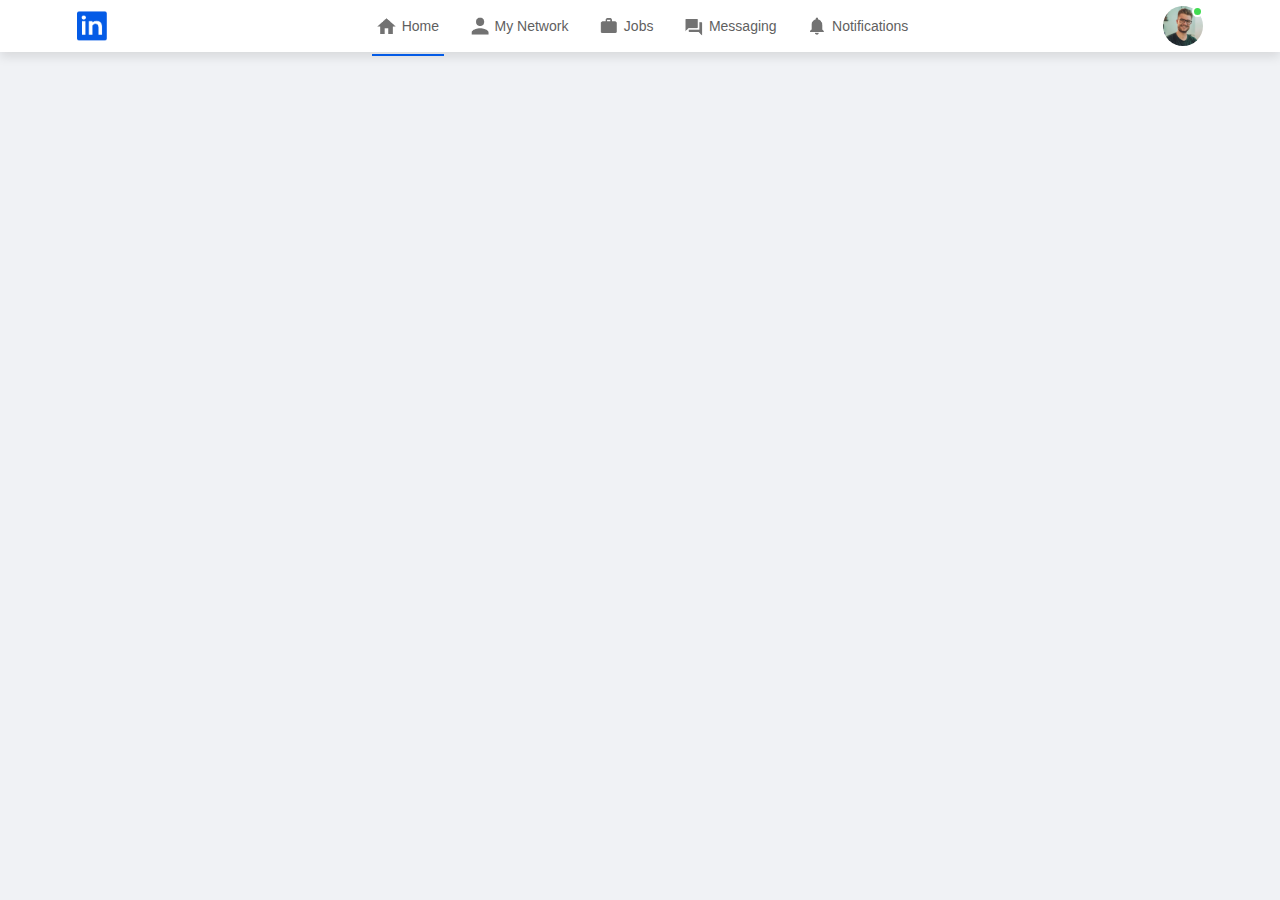
==== linkedin/index.html @ d2b77133 "Navbar and images for linkdin" ====
<!DOCTYPE html>
<html lang="en">
<head>
    <meta charset="UTF-8">
    <meta name="viewport" content="width=device-width, initial-scale=1.0">
    <title>Linkedln</title>
    <link rel="stylesheet" href="style.css">
</head>
<body>
    <nav class="navbar">
        <div class="navbar-left">
            <a href="index.html" class="logo"><img src="images/logo.png"></a>
        </div>

        <div class="navbar-center">
            <ul>
                <li><a href="#" class="active-link"><img src="images/home.png"><span>Home</span></a></li>
                <li><a href="#"><img src="images/network.png"><span>My Network</span></a></li>
                <li><a href="#"><img src="images/jobs.png"><span>Jobs</span></a></li>
                <li><a href="#"><img src="images/message.png"><span>Messaging</span></a></li>
                <li><a href="#"><img src="images/notification.png"><span>Notifications</span></a></li>
            </ul>
        </div>

        <div class="navbar-right">
            <div class="online">
                <img src="images/user-1.png" class="nav-profile-img">
            </div>
        </div>

    </nav>
    
</body>
</html>
---- linkedin/style.css ----
*{
    margin: 0;
    padding: 0;
    font-family: 'Poppins', sans-serif;
    box-sizing: border-box;
}

body {
    background: #f0f2f5;
    color: #5f5f5f;
}

a{
    text-decoration: none;
    color: #5f5f5f;
}

/* start nav bar */
.navbar{
    display: flex;
    align-items: center;
    justify-content: space-between;
    background: #fff;
    padding: 6px 6%;
    position: sticky;
    top: 0;
    z-index: 100;
    box-shadow: 0 5px 10px rgba(0, 0, 0 , 0.1);
}

.logo img{
    width: 30px;
    margin-right: 15px;
    display: block;
}

.navbar-center ul li {
    display: inline-block;
    list-style: none;
}

.navbar-center ul li a {
    display: flex;
    align-items: center;
    font-size: 14px;
    margin: 5px 8px;
    padding-right: 5px;
    position: relative;
}

.navbar-center ul li a img {
    width: 30px;
}

.navbar-center ul li a::after {
    content: '';
    width: 0;
    height: 2px;
    background: #045be6;
    position: absolute;
    bottom: -15px;
    transition: with 0.3s;
}

.navbar-center ul li a:hover::after, 
.navbar-center ul li a.active-link::after {
    width: 100%;
}

.nav-profile-img {
    width: 40px;
    border-radius: 50%;
    display: block;
    cursor: pointer;
    position: relative;
}

.online {
    position: relative;
}

.online::after {
    content: '';
    width: 7px;
    height: 7px;
    border: 2px solid #fff;
    border-radius: 50%;
    right: 0px;
    top: 0px;
    background: #41db51;
    position: absolute;
}









/* end nav bar */
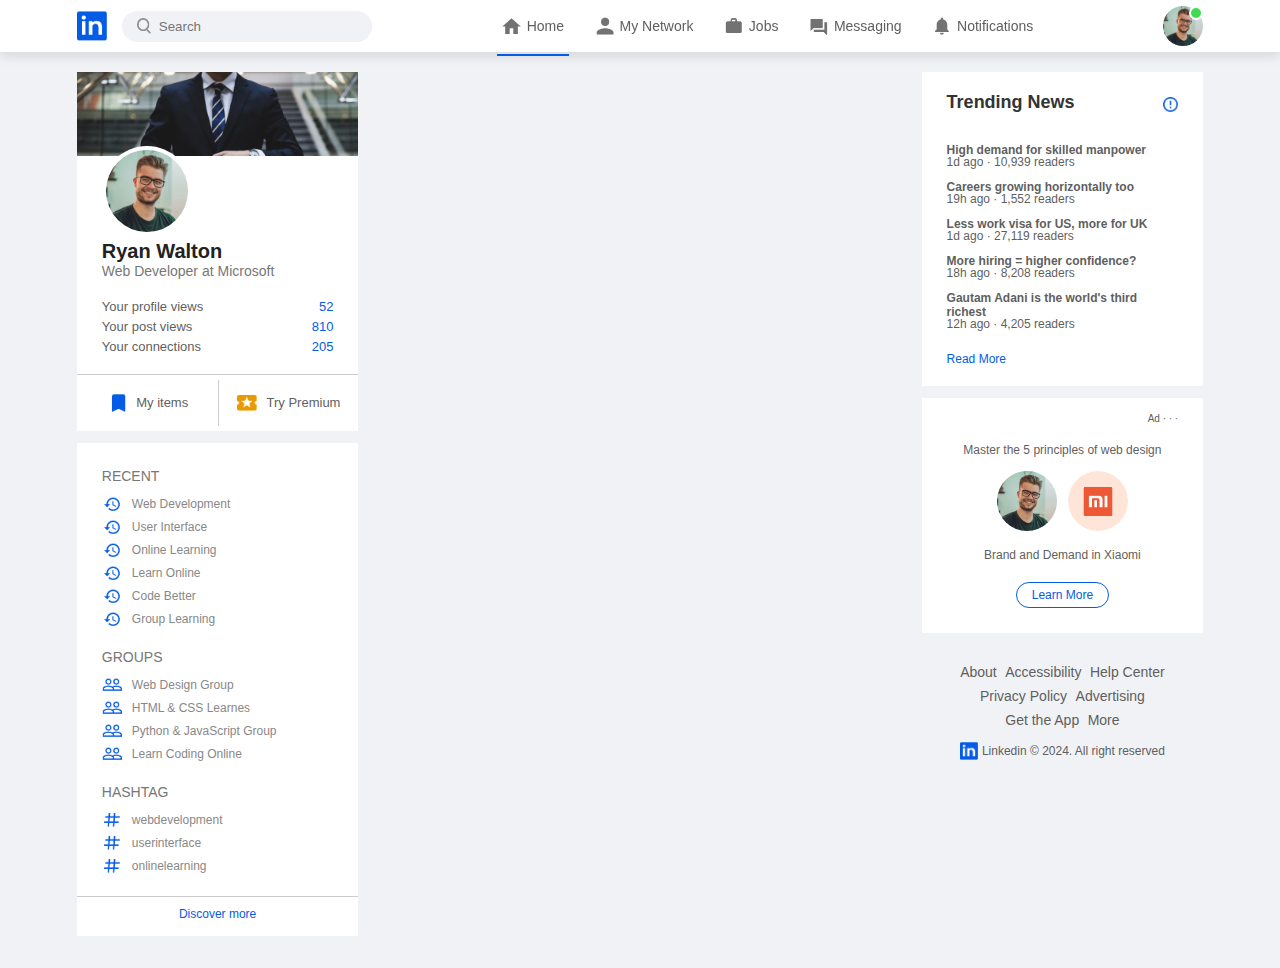
==== commit 03989fc4: "Added news, ads, usefullinks and copyright" ====
--- a/linkedin/index.html
+++ b/linkedin/index.html
@@ -7,9 +7,14 @@
     <link rel="stylesheet" href="style.css">
 </head>
 <body>
+    <!-- ----------------start nav bar---------------- -->
     <nav class="navbar">
         <div class="navbar-left">
             <a href="index.html" class="logo"><img src="images/logo.png"></a>
+            <div class="search-box">
+                <img src="images/search.png">
+                <input type="text" placeholder="Search">
+            </div>
         </div>
 
         <div class="navbar-center">
@@ -27,8 +32,111 @@
                 <img src="images/user-1.png" class="nav-profile-img">
             </div>
         </div>
+    </nav>
+    <!------------------end nav bar------------------>
 
-    </nav>
-    
+    <div class="container">
+        <!------------------start left-sidebar------------------>
+        <div class="left-sidebar">
+            <div class="sidebar-profile-box">
+                <img src="images/cover-pic.png" width="100%">
+                <div class="sidebar-profile-info">
+                    <img src="images/user-1.png">
+                    <h1>Ryan Walton</h1>
+                    <h3>Web Developer at Microsoft</h3>
+                    <ul>
+                        <li>Your profile views<span>52</span></li>
+                        <li>Your post views<span>810</span></li>
+                        <li>Your connections<span>205</span></li>
+                    </ul>
+                </div>
+                <div class="sidebar-profile-link">
+                    <a href="#"><img src="images/items.png"> My items</a>
+                    <a href="#"><img src="images/premium.png"> Try Premium</a>
+                </div>
+            </div>
+
+            <div class="sidebar-activity">
+                <h3>RECENT</h3>
+                <a href="#"><img src="images/recent.png"> Web Development</a>
+                <a href="#"><img src="images/recent.png"> User Interface</a>
+                <a href="#"><img src="images/recent.png"> Online Learning</a>
+                <a href="#"><img src="images/recent.png"> Learn Online</a>
+                <a href="#"><img src="images/recent.png"> Code Better</a>
+                <a href="#"><img src="images/recent.png"> Group Learning</a>
+                <h3>GROUPS</h3>
+                <a href="#"><img src="images/group.png"> Web Design Group</a>
+                <a href="#"><img src="images/group.png"> HTML & CSS Learnes</a>
+                <a href="#"><img src="images/group.png"> Python & JavaScript Group</a>
+                <a href="#"><img src="images/group.png"> Learn Coding Online</a>
+                <h3>HASHTAG</h3>
+                <a href="#"><img src="images/hashtag.png"> webdevelopment</a>
+                <a href="#"><img src="images/hashtag.png"> userinterface</a>
+                <a href="#"><img src="images/hashtag.png"> onlinelearning</a>
+                <div class="discover-more-link">
+                    <a href="#">Discover more</a>
+                </div>
+            </div>
+
+        </div>
+        <!------------------end left-sidebar------------------>
+
+        <!------------------start main-content------------------>
+        <div class="main-content">
+
+        </div>
+        <!------------------end main-content------------------>
+
+        <!------------------start right-sidebar------------------>
+        <div class="right-sidebar">
+            <div class="sidebar-news">
+                <img src="images/more.png" class="info-icon">
+                <h3>Trending News</h3>
+                <a href="#">High demand for skilled manpower</a>
+                <span>1d ago &middot; 10,939 readers</span>
+
+                <a href="#">Careers growing horizontally too</a>
+                <span>19h ago &middot; 1,552 readers</span>
+
+                <a href="#">Less work visa for US, more for UK</a>
+                <span>1d ago &middot; 27,119 readers</span>
+
+                <a href="#">More hiring = higher confidence?</a>
+                <span>18h ago &middot; 8,208 readers</span>
+
+                <a href="#">Gautam Adani is the world's third richest</a>
+                <span>12h ago &middot; 4,205 readers</span>
+
+                <a href="#" class="read-more-link">Read More</a>
+            </div>
+            <div class="sidebar-ad">    
+                <small>Ad &middot; &middot; &middot;</small>
+                <p>Master the 5 principles of web design</p>
+                <div>
+                    <img src="images/user-1.png">
+                    <img src="images/mi-logo.png">
+                </div>
+                <b>Brand and Demand in Xiaomi</b>
+                <a href="#" class="ad-link">Learn More</a>
+            </div>
+            <div class="sidebar-useful-links">
+                <a href="#">About</a>
+                <a href="#">Accessibility</a>
+                <a href="#">Help Center</a>
+                <a href="#">Privacy Policy</a>
+                <a href="#">Advertising</a>
+                <a href="#">Get the App</a>
+                <a href="#">More</a>
+
+                <div class="copyright-msg">
+                    <img src="images/logo.png">
+                    <p>Linkedin &#169; 2024. All right reserved</p>
+                </div>
+            </div>
+        </div>
+        <!------------------end right-sidebar------------------>
+
+    </div>
+
 </body>
 </html>--- a/linkedin/style.css
+++ b/linkedin/style.css
@@ -15,7 +15,7 @@
     color: #5f5f5f;
 }
 
-/* start nav bar */
+/* -----------start nav bar----------- */
 .navbar{
     display: flex;
     align-items: center;
@@ -81,8 +81,8 @@
 
 .online::after {
     content: '';
-    width: 7px;
-    height: 7px;
+    width: 10px;
+    height: 10px;
     border: 2px solid #fff;
     border-radius: 50%;
     right: 0px;
@@ -91,12 +91,239 @@
     position: absolute;
 }
 
-
-
-
-
-
-
-
-
-/* end nav bar */+.search-box {
+    background: #f0f2f5;
+    width: 250px;
+    border-radius: 20px;
+    display: flex;
+    align-items: center;
+    padding: 0 15px;
+}
+
+.navbar-left {
+    display: flex;
+    align-items: center;
+}
+
+.search-box img {
+    width: 14px;
+}
+
+.search-box input {
+    width: 100%;
+    background: transparent;
+    padding: 8px;
+    outline: none;
+    border: 0;
+}
+/* -----------end nav bar----------- */
+
+.container {
+    padding: 20px 6%;
+    display: flex;
+    flex-wrap: wrap;
+    justify-content: space-between;
+}
+
+/* -----------start left-sidebar----------- */
+.left-sidebar {
+    flex-basis: 25%;
+    align-self: flex-start;
+}
+.sidebar-profile-box {
+    background: #fff;
+    /* border-radius: 8px; */
+}
+.sidebar-profile-info {
+    padding: 0 25px;
+}
+.sidebar-profile-info img {
+    width: 90px;
+    border-radius: 50%;
+    background: #fff;
+    padding: 4px;
+    margin-top: -14px;
+}
+.sidebar-profile-info h1 {
+    font-size: 20px;
+    font-weight: 600;
+    color: #222;
+}
+.sidebar-profile-info h3 {
+    font-size: 14px;
+    font-weight: 500;
+    color: #777;
+}
+.sidebar-profile-info ul {
+    list-style: none;
+    margin: 20px 0;
+}
+.sidebar-profile-info ul li{
+    width: 100%;
+    margin: 5px 0;
+    font-size: 13px;
+}
+.sidebar-profile-info ul li span{
+    float: right;
+    color: #045be6;
+}
+.sidebar-profile-link {
+    display: flex;
+    align-items: center;
+    border-top: 1px solid #ccc;
+}
+.sidebar-profile-link a{
+    flex-basis: 50%;
+    display: flex;
+    align-items: center;
+    justify-content: center;
+    padding: 15px 0;
+    font-size: 13px;
+    border-left: 1px solid #ccc;
+}
+.sidebar-profile-link a:first-child {
+    border-left: 0;
+}
+.sidebar-profile-link a img {
+    width: 20px;
+    margin-right: 10px;
+}
+.sidebar-activity {
+    background: #fff;
+    padding: 5px 25px;
+    margin: 12px 0;
+    /* border-radius: 8px; */
+}
+.sidebar-activity h3 {
+    color: #777;
+    font-size: 14px;
+    font-weight: 500;
+    margin: 20px 0 10px;
+}
+.sidebar-activity a {
+    display: flex;
+    align-items: center;
+    font-size: 12px;
+    font-weight: 500;
+    color: #888;
+    margin: 3px 0;
+}
+.sidebar-activity a img {
+    width: 20px;
+    margin-right: 10px;
+}
+.discover-more-link {
+    border-top: 1px solid #ccc;
+    text-align: center;
+    margin-top: 20px;
+    margin-left: -25px;
+    margin-right: -25px;
+}
+.discover-more-link a {
+    color: #045be6;
+    display: inline-block;
+    margin: 10px 0;
+}
+/* -----------end left-sidebar----------- */
+
+/* -----------start right-sidebar----------- */
+.right-sidebar {
+    flex-basis: 25%;
+    align-self: flex-start;
+}
+.sidebar-news {
+    background: #fff;
+    padding: 10px 25px;
+}
+.info-icon {
+    width: 15px;
+    float: right;
+    margin-top: 15px;
+}
+.sidebar-news h3 {
+    font-size: 18px;
+    font-weight: 600;
+    color: #333;
+    margin: 10px 0 30px;
+}
+.sidebar-news a {
+    display: block;
+    font-size: 12px;
+    font-weight: 600;
+    margin-top: 10px;
+    margin-bottom: -5px;
+
+}
+.sidebar-news span {
+    font-size: 12px;
+}
+.sidebar-news .read-more-link {
+    color: #045be6;
+    font-weight: 500;
+    margin: 20px 0 10px;
+}
+.sidebar-ad {
+    background: #fff;
+    padding: 15px 25px;
+    text-align: center;
+    margin: 12px 0;
+    font-size: 12px;
+}
+.sidebar-ad img {
+    width: 60px;
+    border-radius: 50%;
+    margin: 4px;
+}
+.sidebar-ad small {
+    float: right;
+    font-weight: 500;
+}
+.sidebar-ad p {
+    margin-top: 30px;
+    margin-bottom: 10px;
+}
+.sidebar-ad b {
+    display: block;
+    font-weight: 500;
+    margin-top: 10px;
+}
+.ad-link {
+    display: inline-block;
+    border: 1px solid #045be6;
+    border-radius: 30px;
+    padding: 5px 15px;
+    color: #045be6;
+    font-weight: 500;
+    margin: 20px auto 10px;
+}
+.sidebar-useful-links {
+    padding: 15px 25px;
+    text-align: center;
+}
+.sidebar-useful-links a {
+    display: inline-block;
+    font-size: 14px;
+    margin: 4px 2px;
+}
+.copyright-msg {
+    display: flex;
+    align-items: center;
+    justify-content: center;
+    font-size: 12px;
+    margin-top: 10px;
+    font-weight: 500;
+}
+.copyright-msg img {
+    width: 18px;
+    margin-right: 4px;
+}
+
+
+/* -----------end right-sidebar----------- */
+
+/* -----------start main-content----------- */
+.main-content {
+    flex-basis: 47%;
+}
+
+/* -----------end main-content----------- */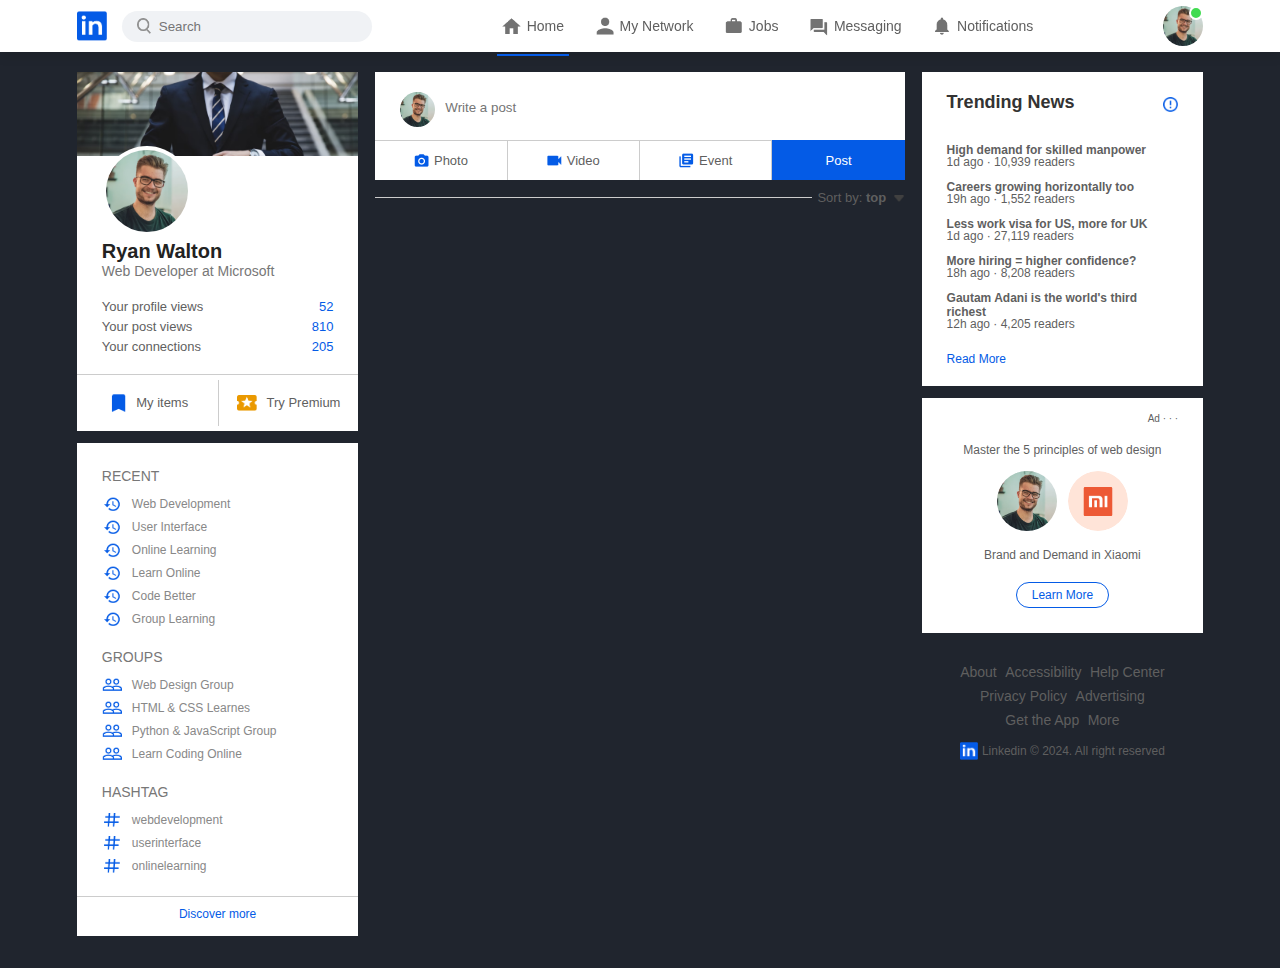
==== commit aaa91790: "Main content create post and sort by." ====
--- a/linkedin/index.html
+++ b/linkedin/index.html
@@ -83,6 +83,22 @@
 
         <!------------------start main-content------------------>
         <div class="main-content">
+            <div class="create-post">
+                <div class="create-post-input">
+                    <img src="images/user-1.png">
+                    <textarea rows="2" placeholder="Write a post"></textarea>
+                </div>
+                <div class="create-post-links">
+                    <li><img src="images/photo.png">Photo</li>
+                    <li><img src="images/video.png">Video</li>
+                    <li><img src="images/event.png">Event</li>
+                    <li>Post</li>
+                </div>
+            </div>
+            <div class="sort-by">
+                <hr>
+                <p>Sort by: <span>top <img src="images/down-arrow.png"></span></p>
+            </div>
 
         </div>
         <!------------------end main-content------------------>
--- a/linkedin/style.css
+++ b/linkedin/style.css
@@ -6,7 +6,8 @@
 }
 
 body {
-    background: #f0f2f5;
+    /* background: #f0f2f5; --original */
+    background: #20252e;
     color: #5f5f5f;
 }
 
@@ -317,13 +318,85 @@
     width: 18px;
     margin-right: 4px;
 }
-
-
 /* -----------end right-sidebar----------- */
 
 /* -----------start main-content----------- */
 .main-content {
     flex-basis: 47%;
 }
+.create-post {
+    background: #fff;
+    /*border-radius: 6px;  not included */
+}
+.create-post-input {
+    padding: 20px 25px 10px;
+    display: flex;
+    align-items: flex-start;
+}
+.create-post-input img {
+    width: 35px;
+    border-radius: 50%;
+    margin-right: 10px;
+}
+.create-post-input textarea {
+    width: 100%;
+    border: 0;
+    outline: 0;
+    resize: none;
+    background: transparent;
+    margin-top: 8px;
+}
+::placeholder {
+    font-weight: 500;
+}
+.create-post-links {
+    display: flex;
+    align-items: flex-start;
+}
+.create-post-links li {
+    list-style: none;
+    border-top: 1px solid #ccc;
+    border-right: 1px solid #ccc;
+    flex-basis: 25%;
+    height: 40px;
+    font-size: 13px;
+    display: flex;
+    align-items: center;
+    justify-content: center;
+    cursor: pointer;
+}
+.create-post-links li img {
+    width: 15px;
+    margin-right: 5px;
+}
+.create-post-links li:last-child {
+    background: #045be6;
+    color: #fff;
+    border-top: 0;
+    border-right: 0;
+}
+.sort-by {
+    display: flex;
+    align-items: center;
+    margin: 10px 0;
+}
+.sort-by hr {
+    flex: 1;
+    border: 0;
+    height: 1px;
+    background: #ccc;
+}
+.sort-by p{
+    font-size: 13px;
+    padding-left: 5px;
+}
+.sort-by p span {
+    font-weight: 600;
+    cursor: pointer;
+}
+.sort-by p span img {
+    width: 12px;
+    margin-left: 3px;
+}
 
 /* -----------end main-content----------- */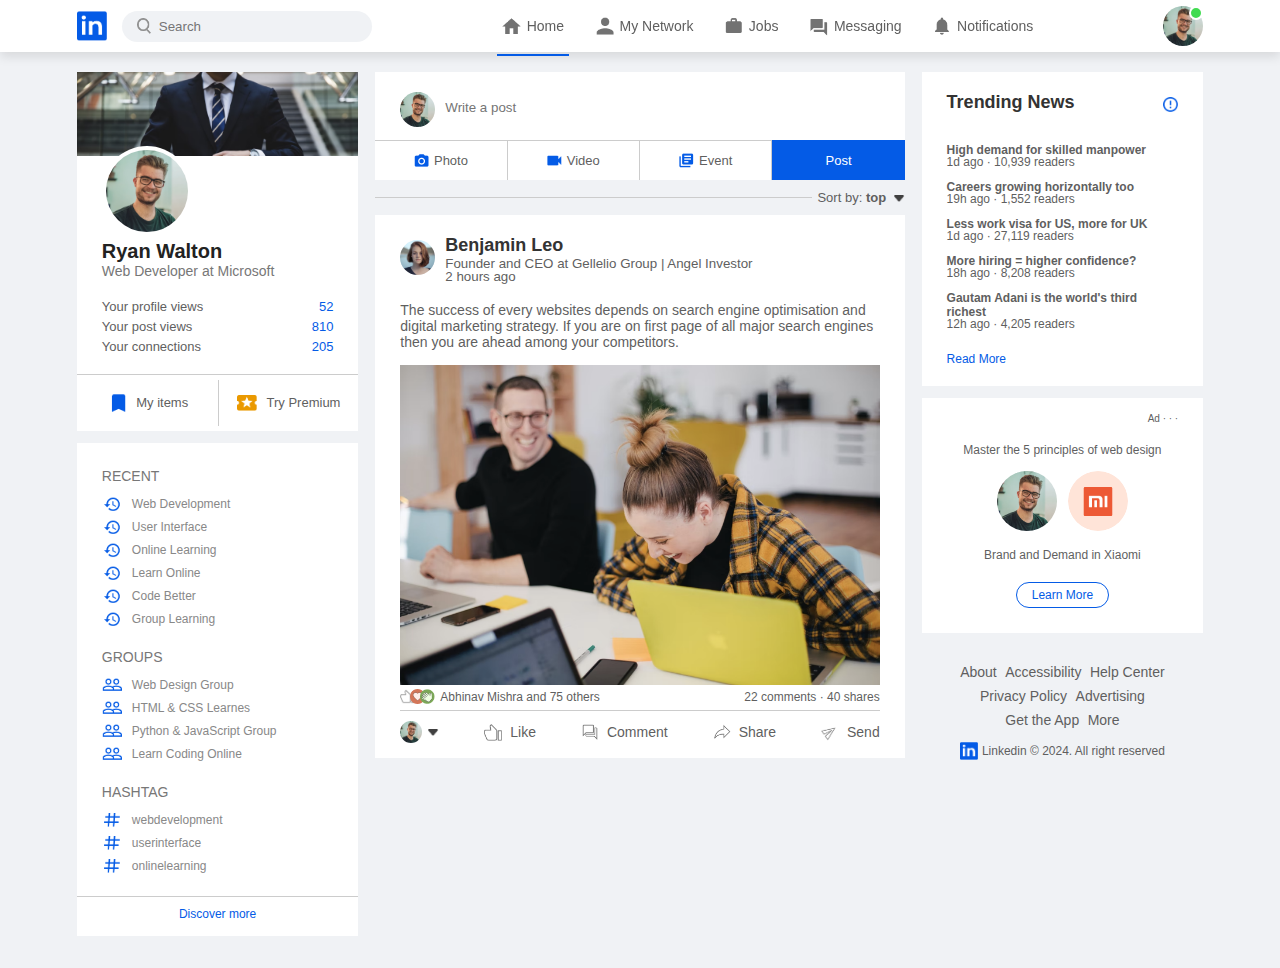
==== commit 80793d6a: "Added post author" ====
--- a/linkedin/index.html
+++ b/linkedin/index.html
@@ -99,6 +99,53 @@
                 <hr>
                 <p>Sort by: <span>top <img src="images/down-arrow.png"></span></p>
             </div>
+            <div class="post">
+                <div class="post-author">
+                    <img src="images/user-3.png">
+                    <div>
+                        <h1>Benjamin Leo</h1>
+                        <small>Founder and CEO at Gellelio Group | Angel Investor</small>
+                        <small>2 hours ago</small>
+                    </div>
+                </div>
+                <p>The success of every websites depends on search engine optimisation and digital marketing strategy. If you are on first page of all major search engines then you are ahead among your competitors.</p>
+                <img src="images/post-image-1.png" width="100%">
+
+                <div class="post-stats">
+                    <div>
+                        <img src="images/thumbsup.png">
+                        <img src="images/love.png">
+                        <img src="images/clap.png">
+                        <span class="liked-users">Abhinav Mishra and 75 others</span>
+                    </div>
+                    <div>
+                        <span>22 comments &middot; 40 shares</span>
+                    </div>
+                </div>
+                <div class="post-activity">
+                    <div>
+                        <img src="images/user-1.png" class="post-activity-user-icon">
+                        <img src="images/down-arrow.png" class="post-activity-arrow-icon">
+                    </div>
+                    <div class="post-activity-link">
+                        <img src="images/like.png">
+                        <span>Like</span>
+                    </div>
+                    <div class="post-activity-link">
+                        <img src="images/comment.png">
+                        <span>Comment</span>
+                    </div>
+                    <div class="post-activity-link">
+                        <img src="images/share.png">
+                        <span>Share</span>
+                    </div>
+                    <div class="post-activity-link">
+                        <img src="images/send.png">
+                        <span>Send</span>
+                    </div>
+                </div>
+
+            </div>
 
         </div>
         <!------------------end main-content------------------>
--- a/linkedin/style.css
+++ b/linkedin/style.css
@@ -6,8 +6,8 @@
 }
 
 body {
-    /* background: #f0f2f5; --original */
-    background: #20252e;
+    background: #f0f2f5; /* --original */
+    /* background: #20252e; */
     color: #5f5f5f;
 }
 
@@ -398,5 +398,85 @@
     width: 12px;
     margin-left: 3px;
 }
+.post {
+    background: #fff;
+    padding: 20px 25px 5px;
+    margin: 5px 0 15px;
+}
+.post-author {
+    display: flex;
+    align-items: flex-start;
+    margin-bottom: 20px;
+}
+.post-author img {
+    width: 35px;
+    border-radius: 50%;
+    margin-right: 10px;
+    margin-top: 5px;
+}
+.post-author h1 {
+    font-size: 18px;
+    font-weight: 600;
+    color: #333;
+}
+.post-author small {
+    display: block;
+    margin-bottom: -2px;
+}
+.post p {
+    font-size: 14px;
+    margin-bottom: 15px;
+}
+.post-stats {
+    display: flex;
+    flex-wrap: wrap;
+    align-items: center;
+    justify-content: space-between;
+    font-size: 12px;
+    border-bottom: 1px solid #ccc;
+    padding-bottom: 6px;
+}
+.post-stats div {
+    display: flex;
+    align-items: center;
+}
+.post-stats img {
+    width: 15px;
+    margin-right: -5px;
+}
+.liked-users {
+    margin-left: 10px;
+}
+.post-activity {
+    display: flex;
+    align-items: center;
+    justify-content: space-between;
+    padding: 10px 0;
+    font-size: 14px;
+    font-weight: 500;
+}
+.post-activity div {
+    display: flex;
+    align-items: center;
+}
+.post-activity-user-icon {
+    width: 22px;
+    border-radius: 50%;
+}
+.post-activity-arrow-icon {
+    width: 12px;
+    margin-left: 5px;
+}
+.post-activity-link img {
+    width: 18px;
+    margin-right: 8px;
+}
+
+
+
+
+
+
+
 
 /* -----------end main-content----------- */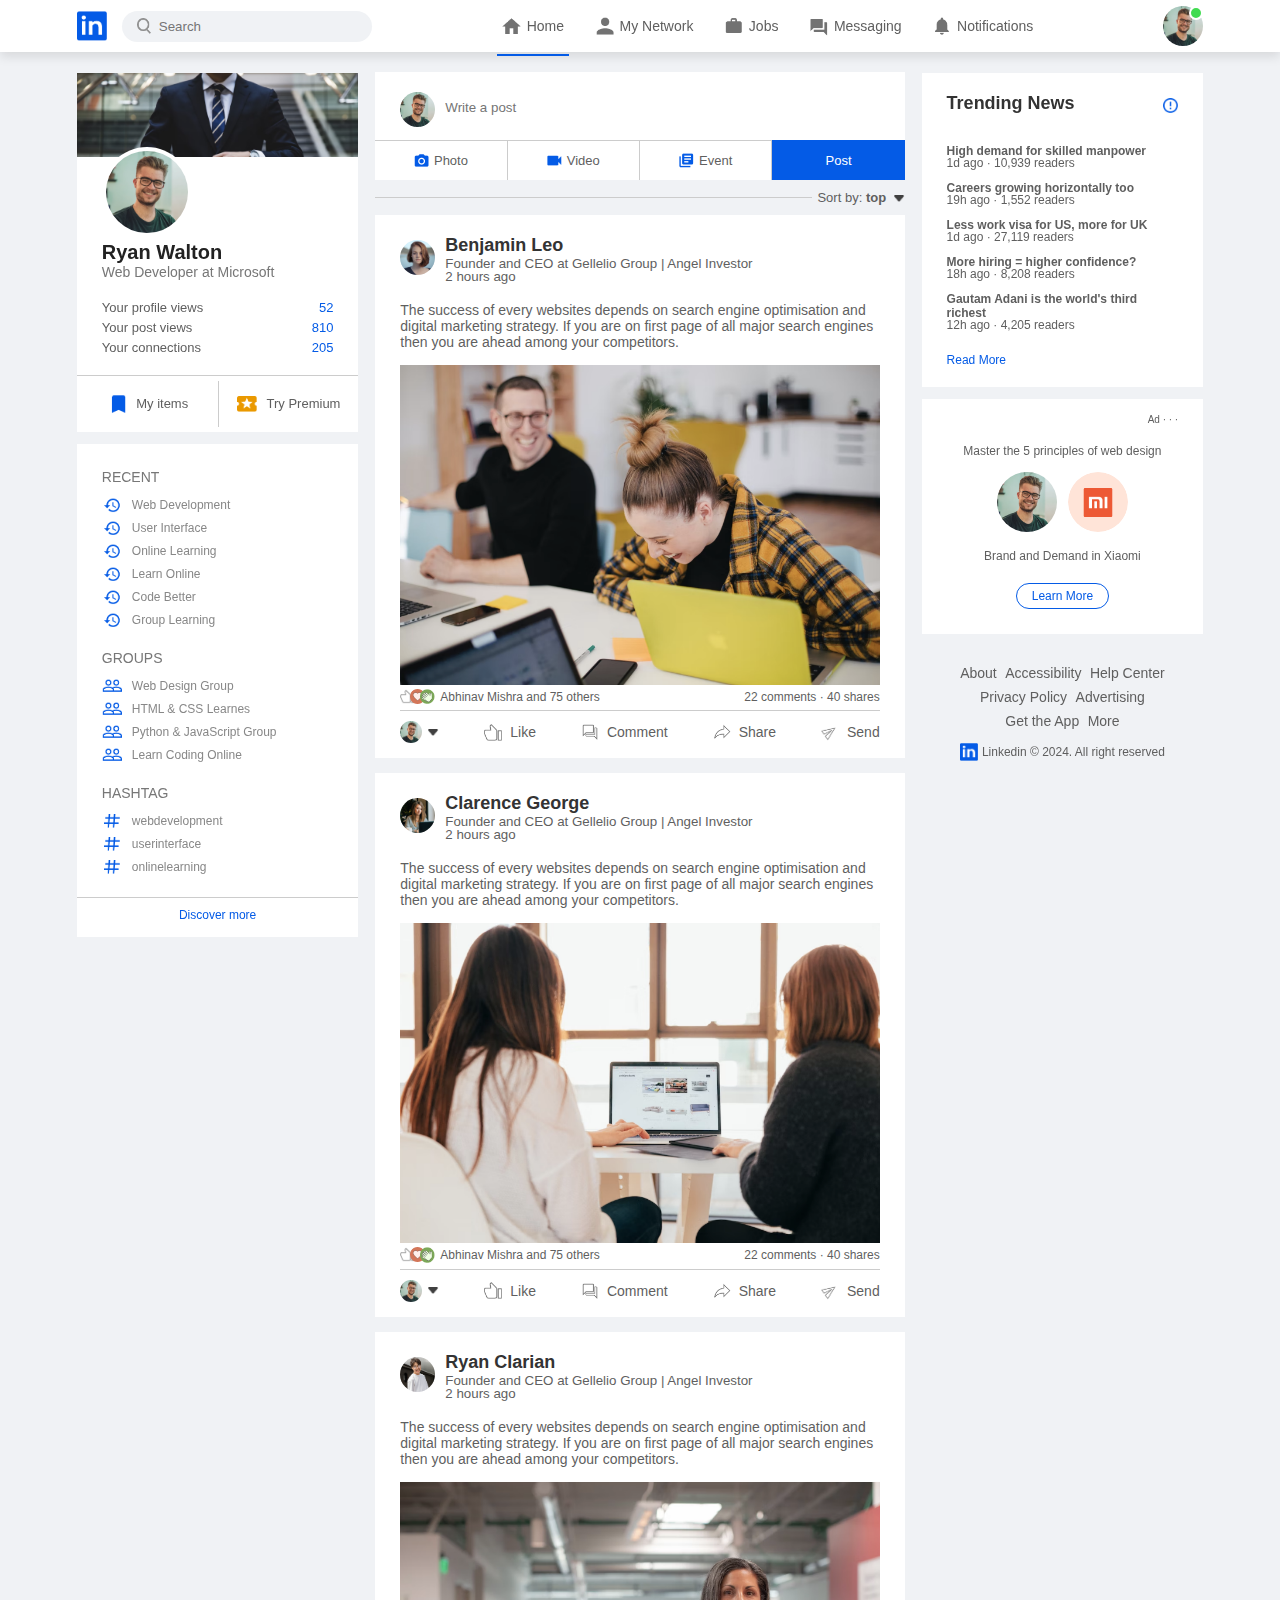
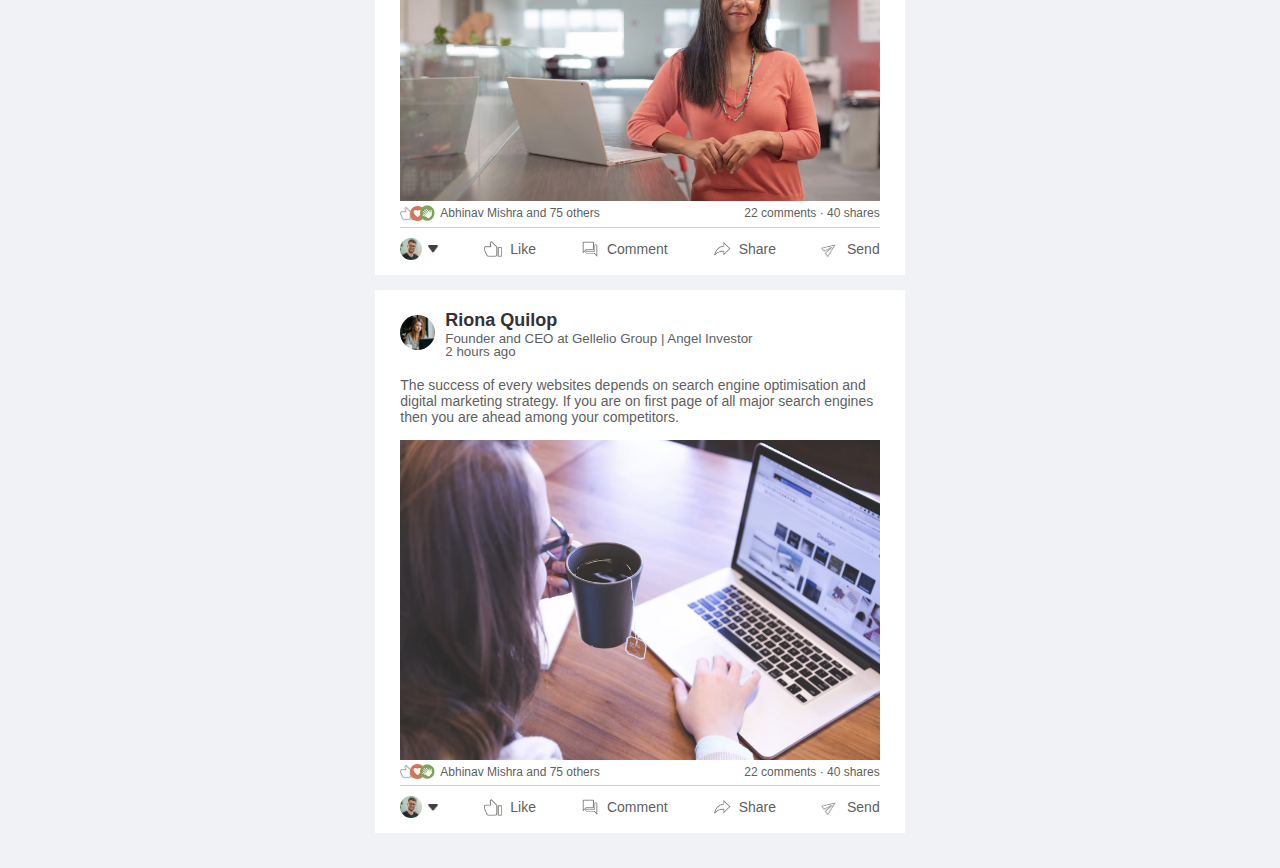
==== commit 091d727e: "Added content post and right & left sticky position" ====
--- a/linkedin/index.html
+++ b/linkedin/index.html
@@ -99,6 +99,7 @@
                 <hr>
                 <p>Sort by: <span>top <img src="images/down-arrow.png"></span></p>
             </div>
+
             <div class="post">
                 <div class="post-author">
                     <img src="images/user-3.png">
@@ -144,7 +145,144 @@
                         <span>Send</span>
                     </div>
                 </div>
-
+            </div>
+            <div class="post">
+                <div class="post-author">
+                    <img src="images/user-4.png">
+                    <div>
+                        <h1>Clarence George</h1>
+                        <small>Founder and CEO at Gellelio Group | Angel Investor</small>
+                        <small>2 hours ago</small>
+                    </div>
+                </div>
+                <p>The success of every websites depends on search engine optimisation and digital marketing strategy. If you are on first page of all major search engines then you are ahead among your competitors.</p>
+                <img src="images/post-image-2.png" width="100%">
+
+                <div class="post-stats">
+                    <div>
+                        <img src="images/thumbsup.png">
+                        <img src="images/love.png">
+                        <img src="images/clap.png">
+                        <span class="liked-users">Abhinav Mishra and 75 others</span>
+                    </div>
+                    <div>
+                        <span>22 comments &middot; 40 shares</span>
+                    </div>
+                </div>
+                <div class="post-activity">
+                    <div>
+                        <img src="images/user-1.png" class="post-activity-user-icon">
+                        <img src="images/down-arrow.png" class="post-activity-arrow-icon">
+                    </div>
+                    <div class="post-activity-link">
+                        <img src="images/like.png">
+                        <span>Like</span>
+                    </div>
+                    <div class="post-activity-link">
+                        <img src="images/comment.png">
+                        <span>Comment</span>
+                    </div>
+                    <div class="post-activity-link">
+                        <img src="images/share.png">
+                        <span>Share</span>
+                    </div>
+                    <div class="post-activity-link">
+                        <img src="images/send.png">
+                        <span>Send</span>
+                    </div>
+                </div>
+            </div>
+            <div class="post">
+                <div class="post-author">
+                    <img src="images/user-5.png">
+                    <div>
+                        <h1>Ryan Clarian</h1>
+                        <small>Founder and CEO at Gellelio Group | Angel Investor</small>
+                        <small>2 hours ago</small>
+                    </div>
+                </div>
+                <p>The success of every websites depends on search engine optimisation and digital marketing strategy. If you are on first page of all major search engines then you are ahead among your competitors.</p>
+                <img src="images/post-image-3.png" width="100%">
+
+                <div class="post-stats">
+                    <div>
+                        <img src="images/thumbsup.png">
+                        <img src="images/love.png">
+                        <img src="images/clap.png">
+                        <span class="liked-users">Abhinav Mishra and 75 others</span>
+                    </div>
+                    <div>
+                        <span>22 comments &middot; 40 shares</span>
+                    </div>
+                </div>
+                <div class="post-activity">
+                    <div>
+                        <img src="images/user-1.png" class="post-activity-user-icon">
+                        <img src="images/down-arrow.png" class="post-activity-arrow-icon">
+                    </div>
+                    <div class="post-activity-link">
+                        <img src="images/like.png">
+                        <span>Like</span>
+                    </div>
+                    <div class="post-activity-link">
+                        <img src="images/comment.png">
+                        <span>Comment</span>
+                    </div>
+                    <div class="post-activity-link">
+                        <img src="images/share.png">
+                        <span>Share</span>
+                    </div>
+                    <div class="post-activity-link">
+                        <img src="images/send.png">
+                        <span>Send</span>
+                    </div>
+                </div>
+            </div>
+            <div class="post">
+                <div class="post-author">
+                    <img src="images/user-4.png">
+                    <div>
+                        <h1>Riona Quilop</h1>
+                        <small>Founder and CEO at Gellelio Group | Angel Investor</small>
+                        <small>2 hours ago</small>
+                    </div>
+                </div>
+                <p>The success of every websites depends on search engine optimisation and digital marketing strategy. If you are on first page of all major search engines then you are ahead among your competitors.</p>
+                <img src="images/post-image-4.png" width="100%">
+
+                <div class="post-stats">
+                    <div>
+                        <img src="images/thumbsup.png">
+                        <img src="images/love.png">
+                        <img src="images/clap.png">
+                        <span class="liked-users">Abhinav Mishra and 75 others</span>
+                    </div>
+                    <div>
+                        <span>22 comments &middot; 40 shares</span>
+                    </div>
+                </div>
+                <div class="post-activity">
+                    <div>
+                        <img src="images/user-1.png" class="post-activity-user-icon">
+                        <img src="images/down-arrow.png" class="post-activity-arrow-icon">
+                    </div>
+                    <div class="post-activity-link">
+                        <img src="images/like.png">
+                        <span>Like</span>
+                    </div>
+                    <div class="post-activity-link">
+                        <img src="images/comment.png">
+                        <span>Comment</span>
+                    </div>
+                    <div class="post-activity-link">
+                        <img src="images/share.png">
+                        <span>Share</span>
+                    </div>
+                    <div class="post-activity-link">
+                        <img src="images/send.png">
+                        <span>Send</span>
+                    </div>
+                </div>
             </div>
 
         </div>
--- a/linkedin/style.css
+++ b/linkedin/style.css
@@ -130,6 +130,8 @@
 .left-sidebar {
     flex-basis: 25%;
     align-self: flex-start;
+    position: sticky;
+    top: 73px;
 }
 .sidebar-profile-box {
     background: #fff;
@@ -231,6 +233,8 @@
 .right-sidebar {
     flex-basis: 25%;
     align-self: flex-start;
+    position: sticky;
+    top: 73px;
 }
 .sidebar-news {
     background: #fff;
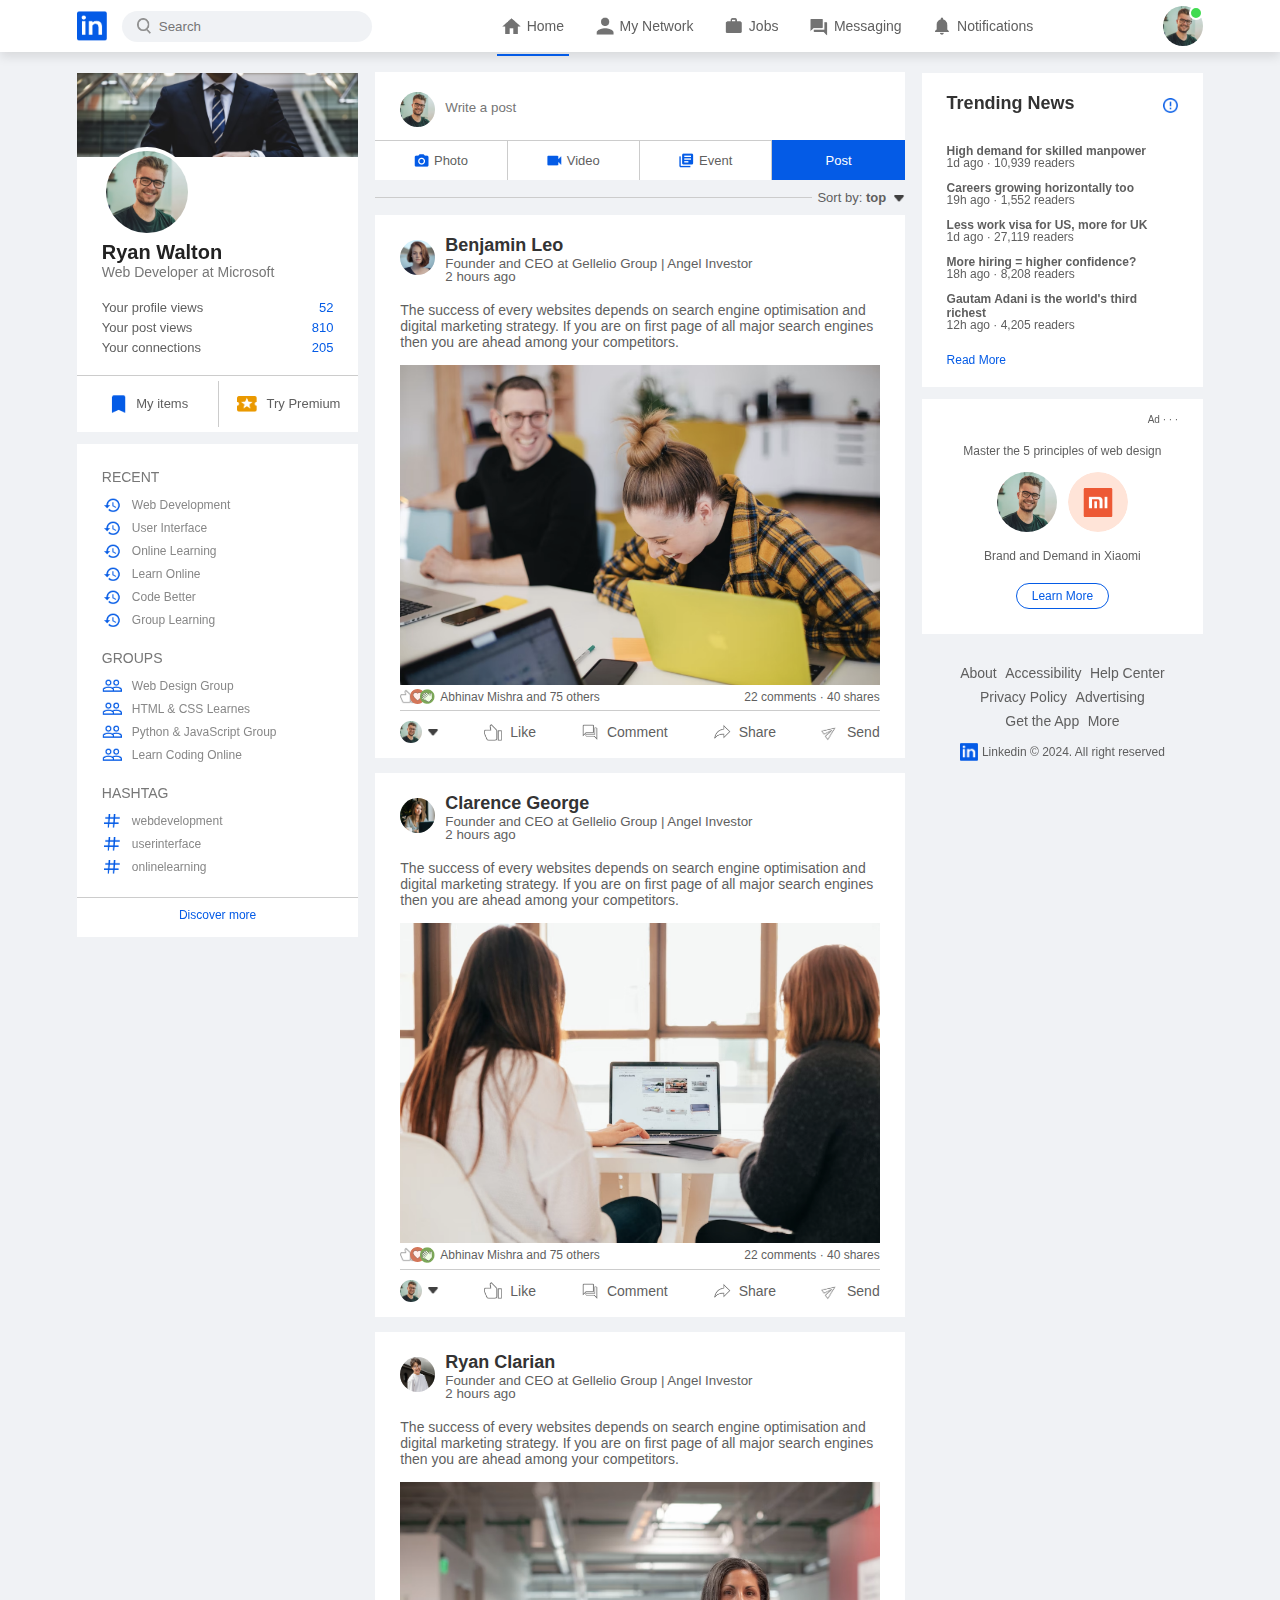
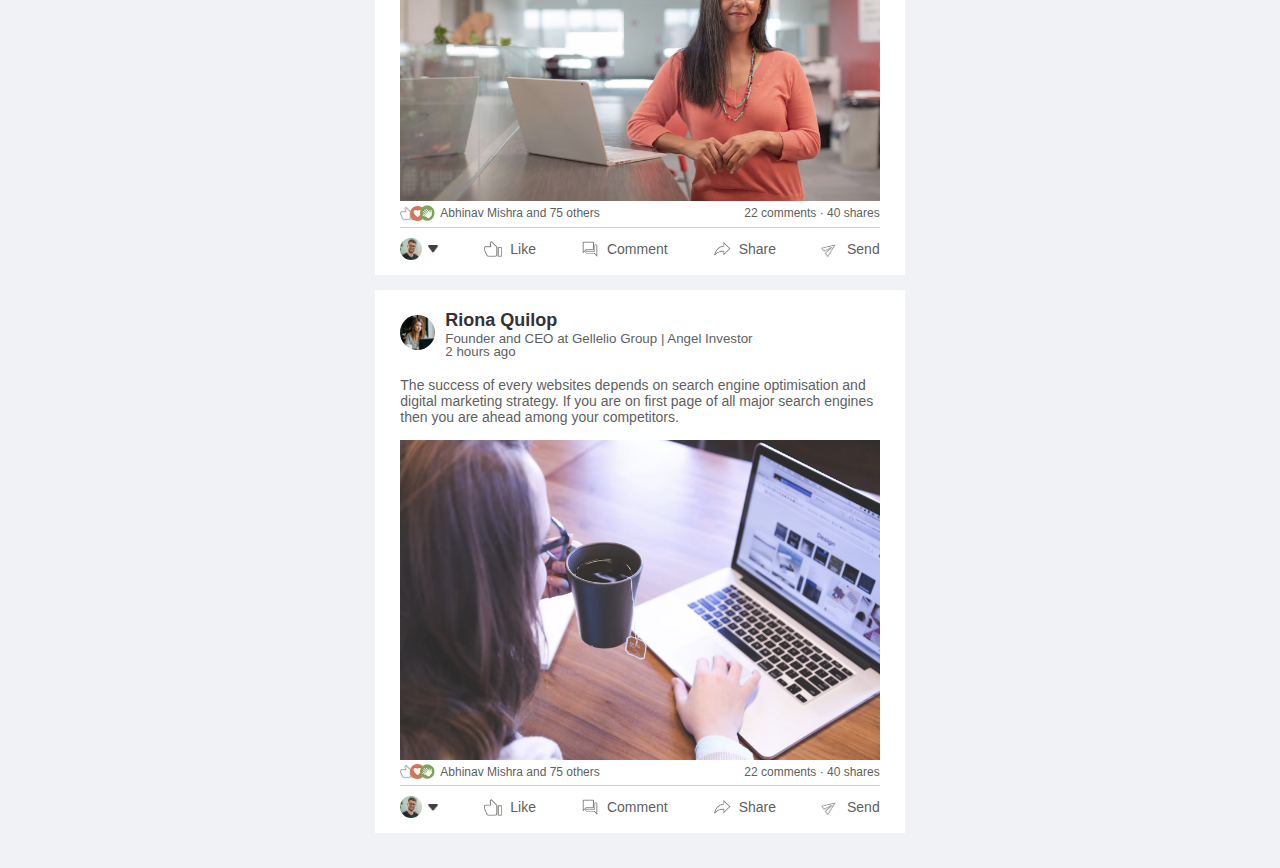
==== commit ddc3eca1: "Profile drop-down menu and hide & show" ====
--- a/linkedin/index.html
+++ b/linkedin/index.html
@@ -29,9 +29,51 @@
 
         <div class="navbar-right">
             <div class="online">
-                <img src="images/user-1.png" class="nav-profile-img">
-            </div>
-        </div>
+                <img src="images/user-1.png" class="nav-profile-img" onclick="toggleMenu()">
+            </div>
+        </div>
+        <!------------------start profile drop-down menu------------------>
+        <div id="profileMenu" class="profile-menu-wrap">
+            <div class="profile-menu">
+                <div class="user-info">
+                    <img src="images/user-1.png">
+                    <div>
+                        <h3>Ryan Walton</h3>
+                        <a href="#">See your profile</a>
+                    </div>
+                </div>
+                <hr>
+                <a href="#" class="profile-menu-link">
+                    <img src="images/feedback.png">
+                    <p>Give Feedback</p>
+                    <span>></span>
+                </a>
+                <a href="#" class="profile-menu-link">
+                    <img src="images/setting.png">
+                    <p>Settings & Privacy</p>
+                    <span>></span>
+                </a>
+                <a href="#" class="profile-menu-link">
+                    <img src="images/help.png">
+                    <p>Help & Support</p>
+                    <span>></span>
+                </a>
+                <a href="#" class="profile-menu-link">
+                    <img src="images/display.png">
+                    <p>Display & Accessibility</p>
+                    <span>></span>
+                </a>
+                <a href="#" class="profile-menu-link">
+                    <img src="images/logout.png">
+                    <p>Logout</p>
+                    <span>></span>
+                </a>
+            </div>
+        </div>
+
+
+        <!------------------end profile drop-down menu------------------>
+
     </nav>
     <!------------------end nav bar------------------>
 
@@ -339,5 +381,14 @@
 
     </div>
 
+    <script>
+        let profileMenu = document.getElementById("profileMenu");
+
+        function toggleMenu() {
+            profileMenu.classList.toggle("open-menu");
+        }
+
+    </script>
+
 </body>
 </html>--- a/linkedin/style.css
+++ b/linkedin/style.css
@@ -475,12 +475,70 @@
     width: 18px;
     margin-right: 8px;
 }
-
-
-
-
-
-
-
-
-/* -----------end main-content----------- */+/* -----------end main-content----------- */
+
+/* -----------start profile drop-down menu----------- */
+.profile-menu-wrap {
+    position: absolute;
+    top: 100%;
+    right: 5%;
+    width: 320px;
+    /* -----start hide menu----- */
+    max-height: 0;
+    overflow: hidden;
+    transition: max-height 0.5s;
+    
+}
+.profile-menu-wrap.open-menu {
+    max-height: 400px;
+}
+/* -----end hide menu----- */
+.profile-menu {
+    background: #222;
+    color: #fff;
+    padding: 20px;
+    margin: 10px;
+}
+.user-info {
+    display: flex;
+    align-items: center;
+
+}
+.user-info img {
+    width: 50px;
+    border-radius: 50%;
+    margin-right: 15px;
+}
+.user-info h3 {
+    font-weight: 500;
+    margin-bottom: -7px;
+}
+.user-info a{
+    color: #c9dbf8;
+    font-size: 13px;
+}
+.profile-menu hr {
+    border: 0;
+    height: 1px;
+    width: 100%;
+    background: #fff;
+    margin: 15px 0 10px;    
+}
+.profile-menu-link {
+    display: flex;   
+    align-items: center;
+    color: #fff;
+    margin: 12px 0;
+    font-size: 14px;
+}
+.profile-menu-link p {
+    width: 100%;
+}
+.profile-menu-link img {
+    width: 35px;
+    border-radius: 50%;
+    margin-right: 15px;
+}
+
+
+/* -----------end profile drop-down menu----------- */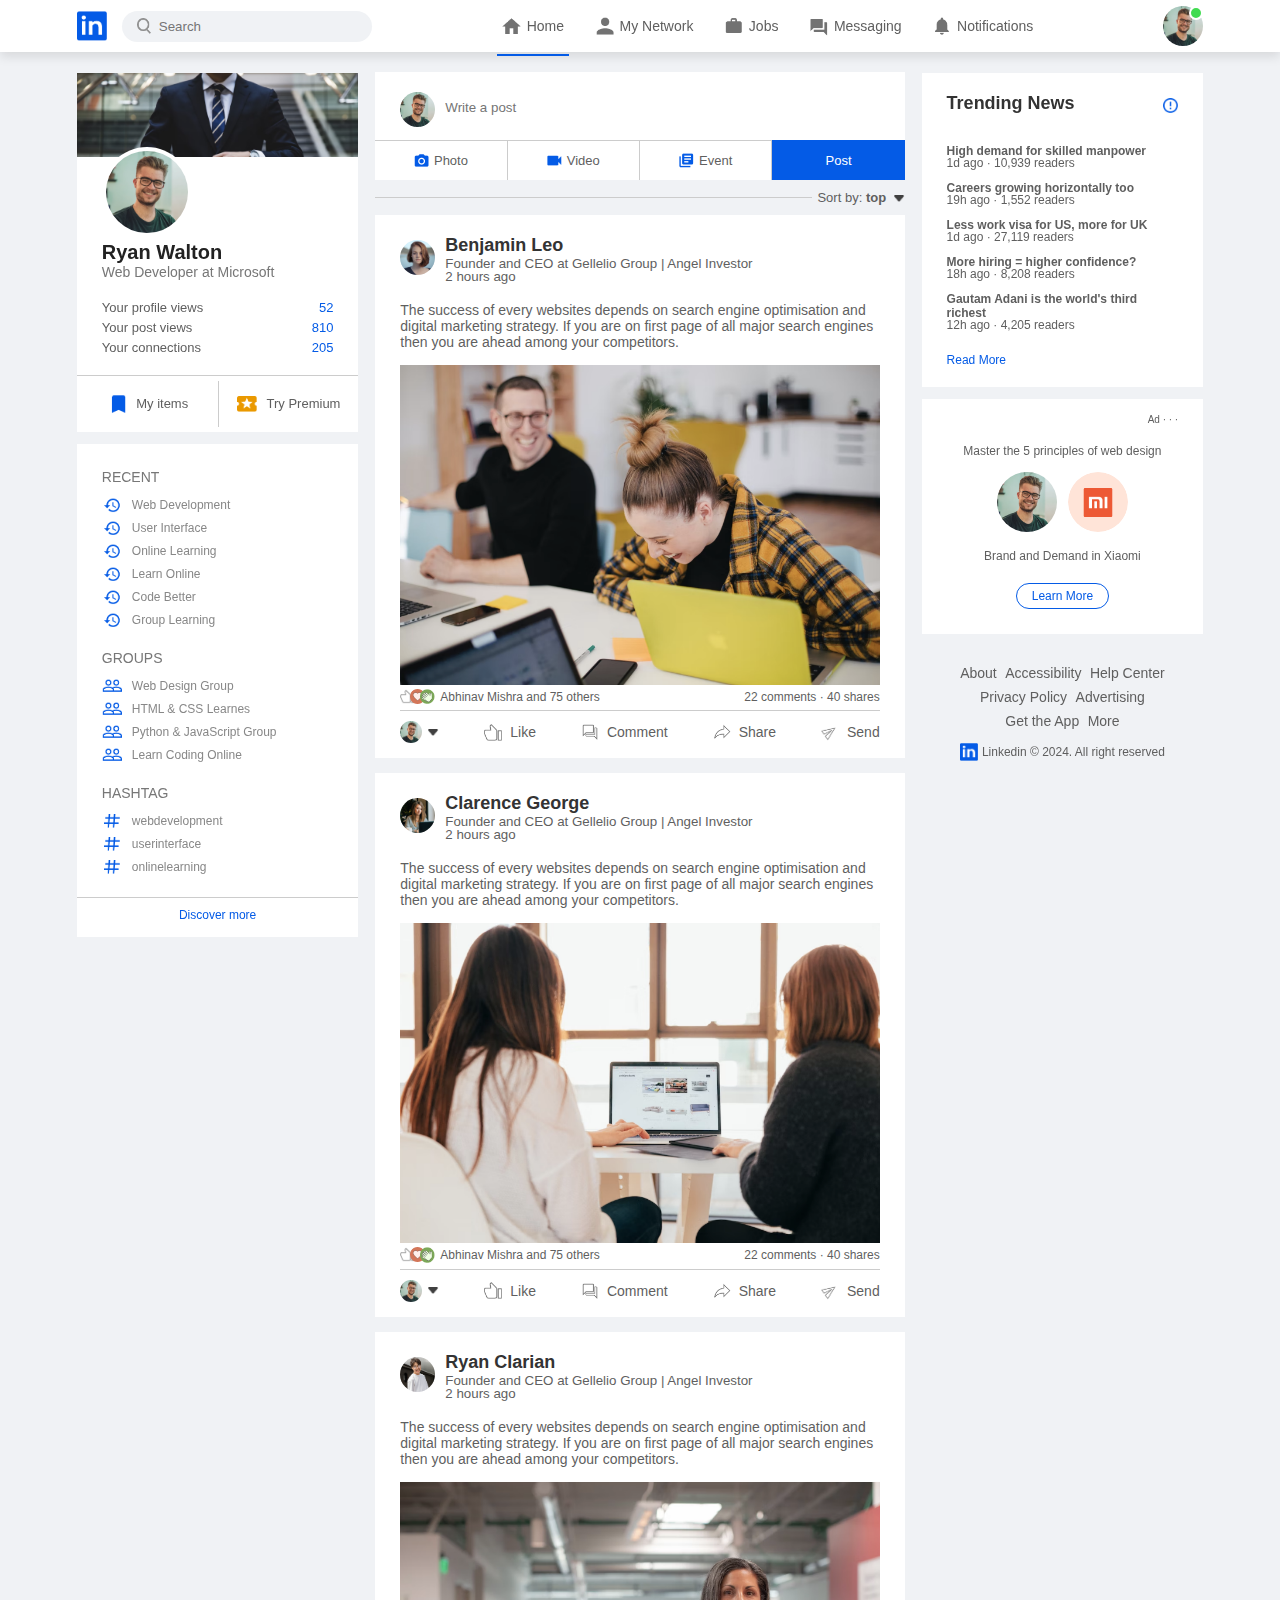
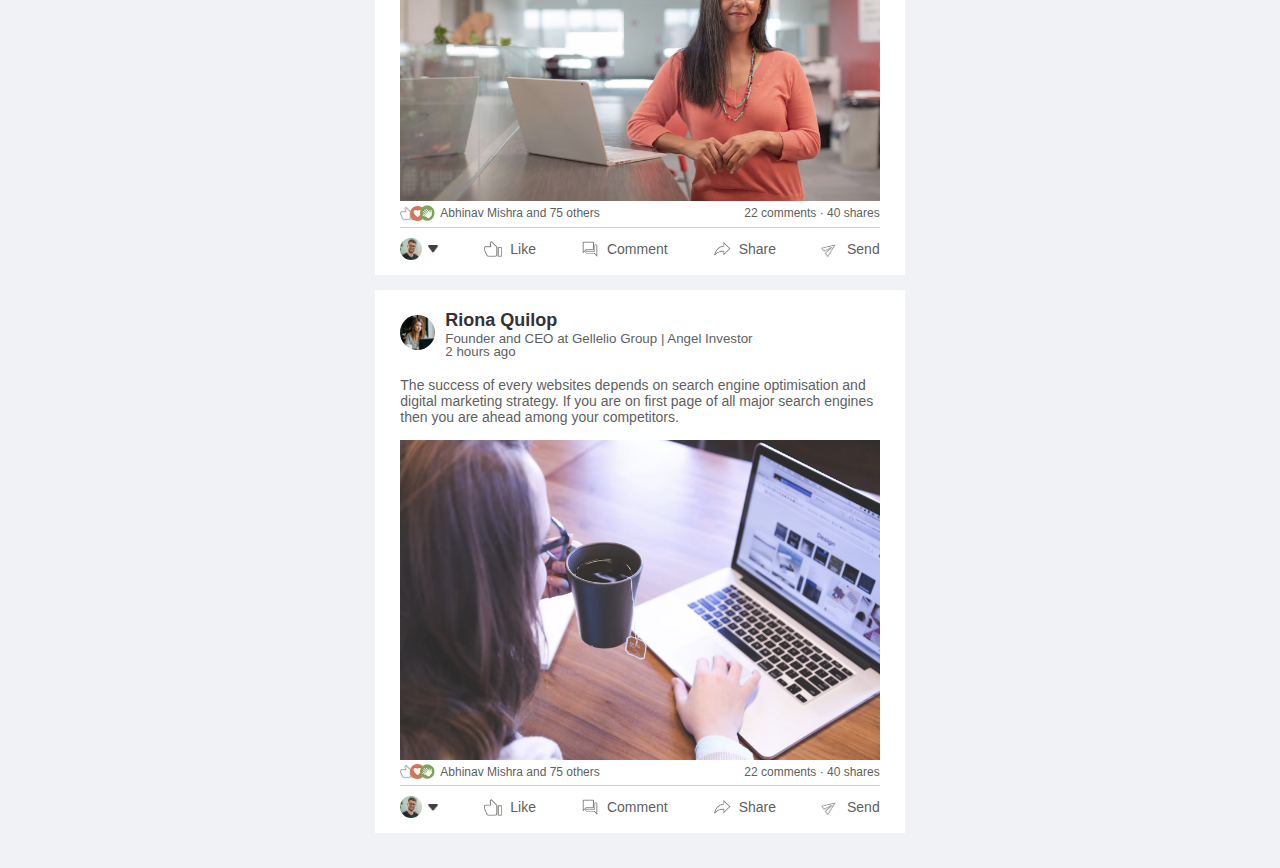
==== commit 2a05910b: "Link 2 pages" ====
--- a/linkedin/index.html
+++ b/linkedin/index.html
@@ -39,7 +39,7 @@
                     <img src="images/user-1.png">
                     <div>
                         <h3>Ryan Walton</h3>
-                        <a href="#">See your profile</a>
+                        <a href="profile.html">See your profile</a>
                     </div>
                 </div>
                 <hr>
--- a/linkedin/style.css
+++ b/linkedin/style.css
@@ -539,6 +539,197 @@
     border-radius: 50%;
     margin-right: 15px;
 }
-
-
-/* -----------end profile drop-down menu----------- */+/* -----------end profile drop-down menu----------- */
+
+/* -----------start profile page----------- */
+.profile-main {
+    flex-basis: 73%;
+}
+.profile-sidebar {
+    flex-basis: 25%;
+    align-self: flex-start;
+    position: sticky;
+    top: 73px;
+}
+.profile-container {
+    background: #fff;
+}
+.profile-container-inner {
+    padding: 0 4% 10px;
+}
+.profile-pic {
+    width: 150px;
+    border-radius: 50%;
+    margin-top: -75px;
+    padding: 5px;
+    background: #fff;
+}
+.profile-container h1 {
+    font-size: 28px;
+    font-weight: 600;
+    color: #222;
+}
+.profile-container b{
+    font-weight: 500;
+}
+.profile-container p {
+    margin-top: 5px;
+}
+.profile-container p a {
+    color: #045be6;
+    font-weight: 500;
+}
+.mutual-connection {
+    display: flex;
+    align-items: center;
+    margin: 20px 0;
+}
+.mutual-connection img {
+    width: 30px;
+    border-radius: 50%;
+    margin-right: 5px;
+}
+.profile-btn {
+    margin: 20px 0;
+}
+.profile-btn a {
+    display: inline-flex;
+    align-items: center;
+    background: #e4e6eb;
+    padding: 6px 15px;
+    border-radius: 4px;
+    margin-right: 10px;
+}
+.profile-btn a img {
+    width: 18px;
+    margin-right: 5px;
+}
+.profile-btn .primary-btn {
+    background: #045be6;
+    color: #fff;
+}
+.profile-description {
+    background: #fff;
+    padding: 20px 4% 30px;
+    margin: 12px 0;
+}
+.profile-description h2 {
+    color: #333;
+    margin: 10px 0 20px;
+    font-weight: 600;
+}
+.see-more-link {
+    display: block;
+    text-align: right;
+    font-size: 15px;
+}
+.profile-desc-row {
+    display: flex;
+    align-items: flex-start;
+    margin: 20px 0;
+}
+.profile-desc-row img {
+    width: 50px;
+    margin-right: 25px;
+    margin-top: 5px;
+}
+.profile-desc-row div {
+    width: 100%;
+}
+.profile-desc-row h3 {
+    font-size: 18px;
+    font-weight: 600;
+    color: #333;
+}
+.profile-desc-row b {
+    display: block;
+    font-weight: 500;
+    font-size: 15px;
+}
+.profile-desc-row p {
+    margin-top: 15px;
+}
+.profile-desc-row hr {
+    border: 0;
+    border-bottom: 1px solid #999;
+    margin-top: 10px;
+}
+.experience-link {
+    display: flex;
+    align-items: center;
+    justify-content: center;
+    padding-top: 20px;
+    font-weight: 500;
+}
+.experience-link img {
+    width: 20px;
+    margin-left: 8px;
+}
+.skills-btn {
+    display: inline-block;
+    margin: 10px 5px;
+    padding: 6px 18px;
+    border: 1px solid #777;
+    border-radius: 30px;
+    font-size: 12px;
+    font-weight: 500;
+}
+.language-btn {
+    display: inline-block;
+    margin: 10px 5px;
+    padding: 6px 18px;
+    background: #e4e6eb;
+    font-size: 12px;
+    font-weight: 500;
+}
+/* -----------end profile page----------- */
+
+/* -----------start profile right sidebar----------- */
+.profile-sidebar .sidebar-ad{
+    margin: 0;
+}
+.sidebar-people {
+    background: #fff;
+    padding: 15px 25px;
+    margin: 12px 0;
+    font-size: 12px;
+}
+.sidebar-people h3 {
+    font-size: 16px;
+    font-weight: 600;
+    margin: 10px 0 20px;
+}
+.sidebar-people-row {
+    display: flex;
+    align-items: flex-start;
+    margin: 6px 0;
+}
+.sidebar-people-row img {
+    width: 40px;
+    border-radius: 50%;
+    margin-right: 8px;
+    margin-top: 5px;
+}
+.sidebar-people-row h2 {
+    font-weight: 500;
+    font-size: 16px;
+}
+.sidebar-people-row a {
+    display: inline-block;
+    margin: 10px;
+    padding: 5px 25px;
+    border: 1px solid #5f5f5f;
+    border-radius: 30px;
+    font-weight: 500;
+}
+.profile-footer {
+    padding: 0 6% 30px;
+}
+.profile-footer .sidebar-useful-links {
+    text-align: left;
+    padding: 0;
+}
+.profile-footer .copyright-msg {
+    justify-content: flex-start;
+}
+/* -----------end profile right sidebar----------- */
